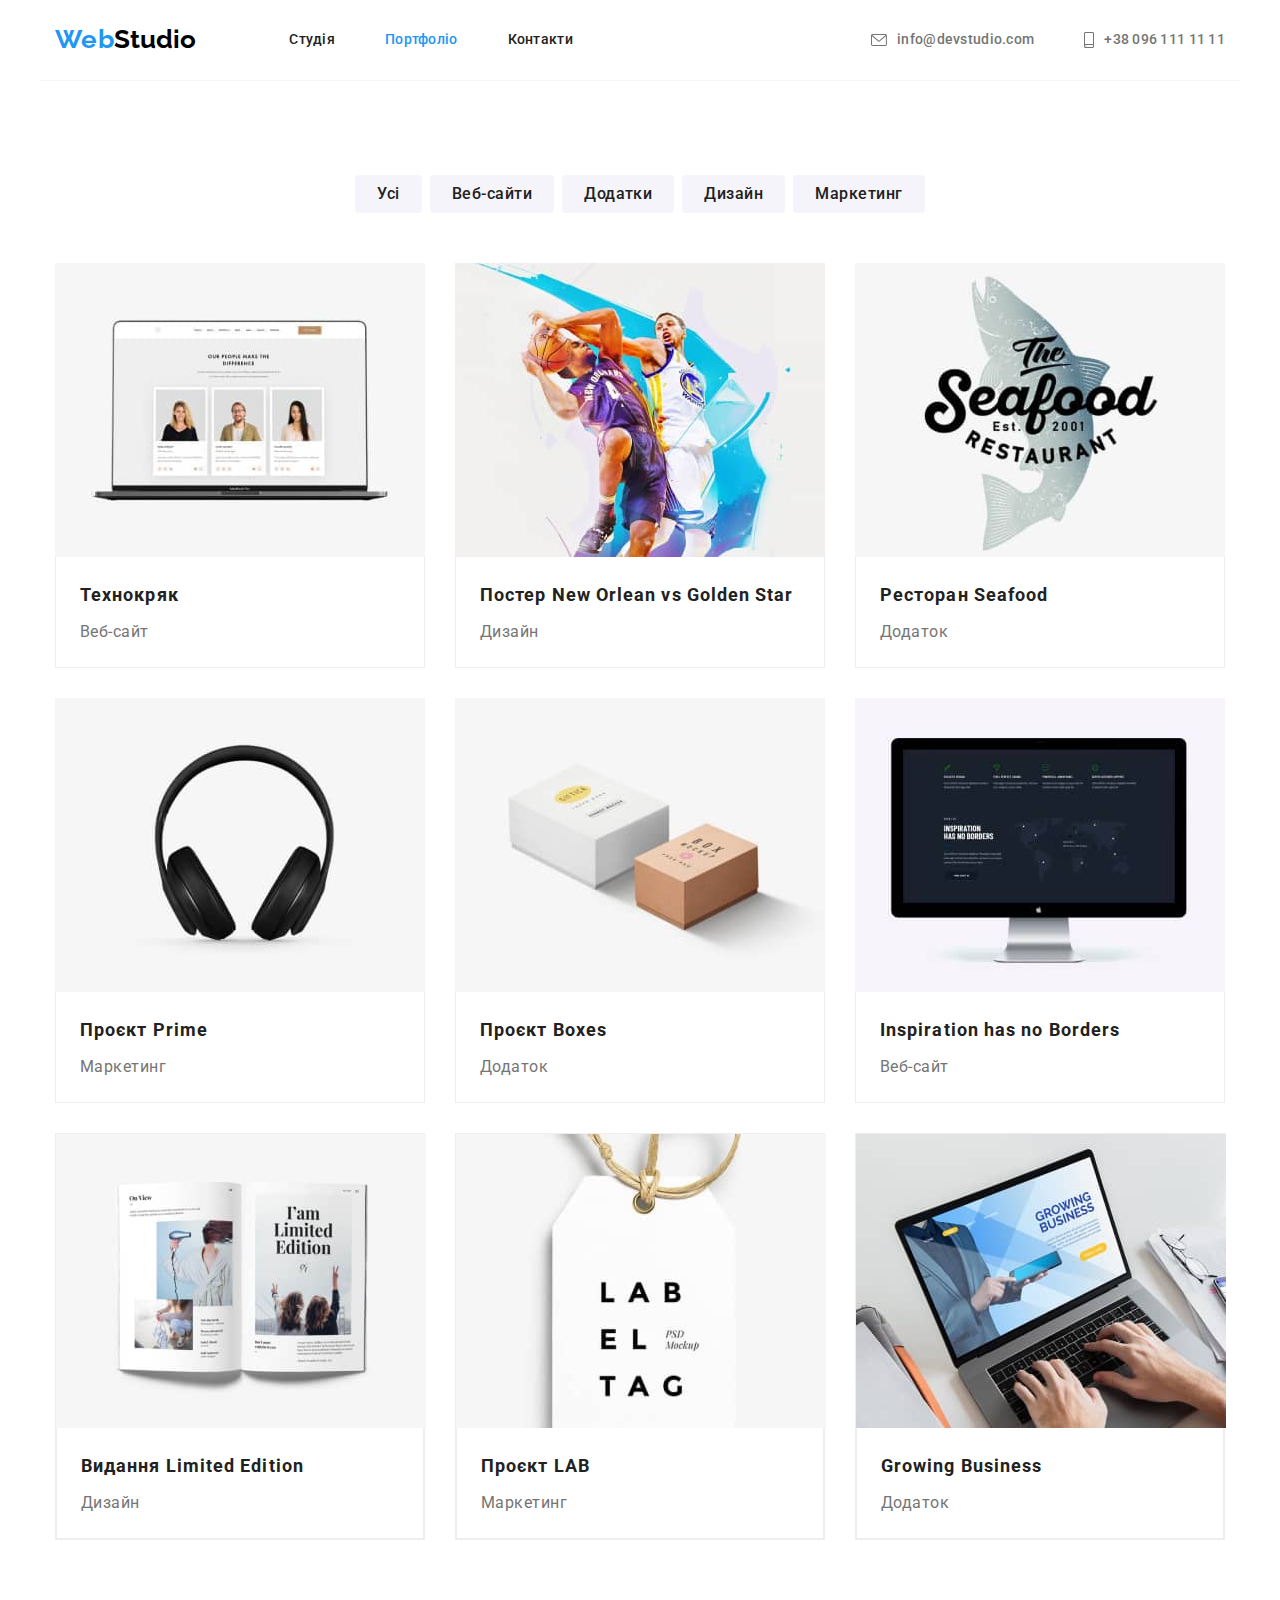
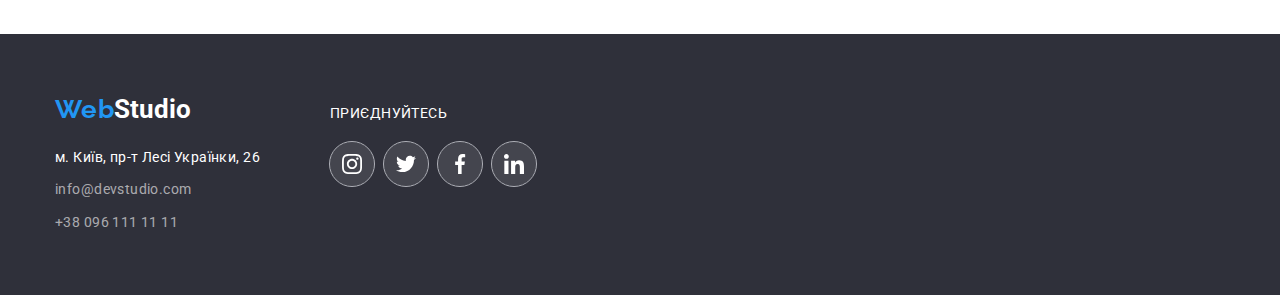
==== portfolio.html @ a4e1bb1e "stert" ====
<!DOCTYPE html>
<html lang="uk">
  <head>
    <meta charset="UTF-8" />
    <meta http-equiv="X-UA-Compatible" content="IE=edge" />
    <meta name="viewport" content="width=device-width, initial-scale=1.0" />
    <title>WebStudio</title>

    <link rel="preconnect" href="https://fonts.googleapis.com" />
    <link rel="preconnect" href="https://fonts.gstatic.com" crossorigin />
    <link rel="preconnect" href="https://fonts.googleapis.com" />
    <link rel="preconnect" href="https://fonts.gstatic.com" crossorigin />
    <link
      href="https://fonts.googleapis.com/css2?family=Raleway:wght@700&family=Roboto:wght@400;500;700;900&display=swap"
      rel="stylesheet"
    />
    <link rel="stylesheet" href="https://cdnjs.cloudflare.com/ajax/libs/modern-normalize/1.1.0/modern-normalize.min.css" />
    <link rel="stylesheet" href="./css/style.css" />
  </head>
  <body class="page">
    
    <!--HEADER-->

    <header class="header container">
      <div class="site-one">
            
            <a href="./index.html" class="logo-header"
              ><span class="color">Web</span>Studio</a
            >
            <nav class="navigation">
              <ul class="site-nav">
                <li class="item-nav item-navs"><a href="./index.html" class="link">Студія</a></li>
                <li class="item-nav">
                  <a href="./portfolio.html" class="link current">Портфоліо</a></li>
                  <li class="item-nav">
                    <a href="#" class="link">Контакти</a>
                  </li>
              </ul>
            </nav>
            <!-- CONTACT NAV -->
      <ul class="contact-nav">
        <li class="item-contact">
          <a class="item-link" href="mailto:info@devstudio.com">
          <svg class="icon-mail" width="16px"
          height="12px">
            <use href="./images/icomoon/symbol-defs.svg#icon-envelope">
            </use>
          </svg>
          info@devstudio.com</a>
        </li>

        <li class="item-contact">
          <a class="item-link" href="tel:+380961111111">
            <svg class="icon-phone" width="10px"
            height="16px">
             <use class="phone" href="./images/icomoon/symbol-defs.svg#icon-phone">
             </use>
            </svg>          
                      +38 096 111 11 11</a>
        </li>
      </ul>
      </div>
          </header>

    <main>
      <section class="section">
      <div class="container">
        <ul class="portfolio-names">
          <li class="portfolio-items">
            <button type="button" class="buttons pointer">Усі</button>
          </li>
          <li class="portfolio-items">
            <button type="button" class="buttons pointer">Веб-сайти</button>
          </li>
          <li class="portfolio-items">
            <button type="button" class="buttons pointer">Додатки</button>
          </li>
          <li class="portfolio-items">
            <button type="button" class="buttons pointer">Дизайн</button>
          </li>
          <li class="portfolio-items">
            <button type="button" class="buttons pointer">Маркетинг</button>
          </li>
        </ul>
      
        <!-- <h2>НАШІ ПОРТФОЛІО</h2> -->
        <ul class="portfolio-list">
          <li class="flex-element">
            <a class="flex-link" href="#">
              <img class="img-element"
                src="./images/img8.jpg"
                width="370"
                height="294"
                alt="Технокряк"
              />
              <div class="portfolio-link">
              <h3 class="portfolio-title">Технокряк</h3>
              <p class="portfolio-text">Веб-сайт</p>
            </div>
            </a>
          </li>
          <li class="flex-element">
            <a class="flex-link" href="#">
              <img class="img-element"
                src="./images/img9.jpg"
                width="370"
                height="294"
                alt="Постер New Orlean vs Golden Star"
              />
              <div class="portfolio-link">
              <h3 class="portfolio-title">Постер New Orlean vs Golden Star</h3>
              <p class="portfolio-text">Дизайн</p>
            </div>
            </a>
          </li>
          <li class="flex-element">
            <a class="flex-link" href="#">
              <img class="img-element"
                src="./images/img10.jpg"
                width="370"
                height="294"
                alt="Ресторан Seafood"
              />
              <div class="portfolio-link">
              <h3 class="portfolio-title">Ресторан Seafood</h3>
              <p class="portfolio-text">Додаток</p>
              </div>
            </a>
          </li>
          <li class="flex-element">
            <a class="flex-link" href="#">
              <img class="img-element"
                src="./images/img11.jpg"
                width="370"
                height="294"
                alt="Проєкт Prime"
              />
              <div class="portfolio-link">
              <h3 class="portfolio-title">Проєкт Prime</h3>
              <p class="portfolio-text">Маркетинг</p>
              </div>
            </a>
          </li>
          <li class="flex-element">
            <a class="flex-link" href="#">
              <img class="img-element"
                src="./images/img12.jpg"
                width="370"
                height="294"
                alt="Проєкт Boxes"
              />
              <div class="portfolio-link">
              <h3 class="portfolio-title">Проєкт Boxes</h3>
              <p class="portfolio-text">Додаток</p>
            </div>
            </a>
          </li>
          <li class="flex-element">
            <a class="flex-link" href="#">
              <img class="img-element"
                src="./images/img13.jpg"
                width="370"
                height="294"
                alt="Inspiration has no Borders"
              />
              <div class="portfolio-link">
              <h3 class="portfolio-title">Inspiration has no Borders</h3>
              <p class="portfolio-text">Веб-сайт</p>
              </div>
            </a>
          </li>
          <li class="flex-element">
            <a class="flex-link" href="#">
              <img class="img-element"
                src="./images/img14.jpg"
                width="370"
                height="294"
                alt="Видання Limited Edition"
              />
              <div class="portfolio-link">
              <h3 class="portfolio-title">Видання Limited Edition</h3>
              <p class="portfolio-text">Дизайн</p>
              </div>
            </a>
          </li>
          <li class="flex-element">
            <a class="flex-link" href="#">
              <img class="img-element"
                src="./images/img15.jpg"
                width="370"
                height="294"
                alt="Проєкт LAB"
              />
              <div class="portfolio-link">
              <h3 class="portfolio-title">Проєкт LAB</h3>
              <p class="portfolio-text">Маркетинг</p>
              </div>
            </a>
          </li>
          <li class="flex-element">
            <a class="flex-link" href="#">
              <img class="img-element"
                src="./images/img16.jpg"
                width="370"
                height="294"
                alt="Growing Business"
              />
              <div class="portfolio-link">
              <h3 class="portfolio-title">Growing Business</h3>
              <p class="portfolio-text">Додаток</p>
              </div>
            </a>
          </li>
        </ul>
      </div>
      </section>
    </main>
         <!-- Футер -->
         <footer class="footer-section">  
          <div class="icon-section container">    
       <div>
          <a href="./index.html" class="logo-footer"
            ><span class="color">Web</span>Studio</a
          >
         
          <address class="footer-adress">
            <ul class="title-adress">
              <li class="list-footer">
                <a
                  href="https://goo.gl/maps/WtSEbJCb35aDGTxF7"
                  class="adress-link"
                  target="_blank"
                  rel="noreferrer noopener nofollow"
                  >м. Київ, пр-т Лесі Українки, 26</a
                >
              </li>
              <li class="list-footer">
                <a href="mailto:info@devstudio.com" class="adress-link-contact"
                  >info@devstudio.com</a
                >
              </li>
              <li class="list-footer">
                <a href="tel:+380961111111" class="adress-link-contact"
                  >+38 096 111 11 11</a
                >
              </li>
            </ul>
          </address>
       </div>
            
            
            <!-- FOOTER SOCIAL ICON -->
             <div class="footer-icon-section">
              <p class="footer-text">приєднуйтесь</p>
              <ul class="footer-icon-title">
                <li class="list-icon"> 
                 <a class="footer-link-icon" href="#">
                 <svg class="svg-icon" width="20" hight="20">
                   <use href="./images/icomoon/symbol-defs.svg#icon-instagram">
            </use>           
                 </svg>
                 </a>
               </li>
               <li class="list-icon"> 
                 <a class="footer-link-icon" href="#">
                 <svg class="svg-icon" width="20" hight="20">
                   <use href="./images/icomoon/symbol-defs.svg#icon-twitter">
           </use>           
                 </svg>
                 </a>
                 </li>
                 <li class="list-icon"> 
                   <a class="footer-link-icon" href="#">
                 <svg class="svg-icon" width="20" hight="20">
                   <use href="./images/icomoon/symbol-defs.svg#icon-facebook">
           </use>           
                 </svg>
                   </a>
                 </li>
                 <li class="list-icon"> 
                   <a class="footer-link-icon" href="#">
                 <svg class="svg-icon" width="20" hight="20">
                   <use href="./images/icomoon/symbol-defs.svg#icon-link">
               </use>      
                   
                 </svg>  
                </a>           
                 </li>            
                 </ul>
             </div>
            </div> 
                     </footer>
  </body>
</html>
---- css/style.css ----
/* Цвет основного текста #212121*/
/*вторичный цвет 
#757575*/
/*белый цвет #FFFFFF*/
/*черный цвет #000000*/
/*акцент, логотип #2196F3*/
:root {
  --primary-text-color: #757575;
  --title-text-color: #212121;
  --accent-color: #2196f3;
  --logo-color: #000000;
  --whight-color: #ffffff;
  --button-primery-color: #f5f4fa;
  --button-secondary-color: #2196f3;
  --button-last-color: #188ce8;
  --hero-background-color: #2f303a;
  --direction-backgroundcolor: #f5f5f5;
  --team-section-background: #f5f4fa;
  --header-section-border: #ececec;
  --portfolio-card-border: #eeeeee;
  --icon-social-card: #afb1b8;
}
 /* * {
  outline: 2px solid tomato;
} */
ul, 
a {
  list-style: none;
  text-decoration: none;
}
ul,
p,
h1,
h2,
h3 {
  margin: 0px;
  padding: 0px;
}
.section {
  /* width: 1600px; */
  margin: 0 auto;
  padding-top: 94px;
  padding-bottom: 94px;
}
.page {
  font-family: "Roboto", sans-serif;
  color: var(--primary-text-color);
  background-color: var(--whight-color);
}

/* HEADER */
.header {
  border-bottom: 1px solid var(--direction-backgroundcolor);
}
.container {
  width: 1200px;
  margin: 0 auto;
  padding-left: 15px;
  padding-right: 15px;
}
.site-one {
  display: flex;
  align-items: center;
}
.logo-header {
  font-family: "Raleway", sans-serif;
  font-weight: 700;
  font-size: 26px;
  line-height: 1.2;
  text-decoration: none;
  color: var(--logo-color);
}

.color {
  font-family: "Raleway", sans-serif;
  font-weight: 700;
  font-size: 26px;
  line-height: 1.2;
  letter-spacing: 0.03em;
  color: var(--accent-color);
}
.navigation {
  margin-left: 93px;
}

/* Site nav */

.site-nav {
  display: flex;
}
.item-nav {
  margin-left: 50px;
}
.item-navs {
  margin-left: 0px;
}
.link.current {
  color: var(--accent-color);
}

.site-nav a {
  color: var(--title-text-color);
  font-weight: 500;
  font-size: 14px;
  line-height: 1.14;
  letter-spacing: 0.02em;
  text-decoration: none;

  margin-top: 0px;
  padding-top: 32px;
  padding-bottom: 32px;
  display: block;
}

.site-nav a:hover,
.site-nav a:focus {
  color: var(--accent-color);
}

/* CONTACT NAV  */

.contact-nav {
  display: flex;
  margin-left: auto;
}
.contact-nav .item-contact + .item-contact {
  margin-left: 50px;
}
.contact-nav a {
  color: var(--primary-text-color);
  font-weight: 500;
  font-size: 14px;
  line-height: 1.14;
  letter-spacing: 0.02em;
  text-decoration: none;

  padding-top: 32px;
  padding-bottom: 32px;
  display: block;
}
.item-contact {
  margin: 0 auto;
}
.contact-nav a:hover,
.contact-nav .item-link {
  display: flex;
  align-items: center;
}
.icon-mail {
  fill: var(--primary-text-color);
  margin-right: 10px;
}

.icon-phone {
  fill: var(--primary-text-color);
  margin-right: 10px;
}


  .item-link:hover .icon-phone, .item-link:focus .icon-phone {
     fill: var(--button-secondary-color);
    }
    
.item-link:focus .icon-mail, .item-link:hover .icon-mail {
    fill: var(--button-secondary-color);
    }
    .icon-mail:focus {
      fill: var(--button-secondary-color);
      }

    .contact-nav a:hover,
    .contact-nav a:focus {
      color: var(--accent-color);
          }
/* HERO */

.hero {
  /* width: 1600px;
  height: 600px; */
  background-color: var(--hero-background-color);

  padding: 200px 0;
  text-align: center;
  margin: 0 auto;  
}
.bgc {
  width: 1600px;
  height: 600px;
  margin-left: auto;
  margin-right: auto;
  background-color: var(--hero-background-color);
  background-image: linear-gradient(
      to right,
      rgba(47, 48, 58, 0.4),
      rgba(47, 48, 58, 0.4)
    ),
    url(../images/Img.jpg);
  background-size: contain;
  background-position: center;
  background-repeat: no-repeat;
}


.hero-title {
  font-weight: 900;
  font-size: 44px;
  line-height: 1.36;
  letter-spacing: 0.06em;
  text-transform: uppercase;
  color: var(--whight-color);

  margin-top: 0px;
  margin-bottom: 30px;
}

/* HERO BUTTON */

.hero-button {
  font-weight: 700;
  font-size: 16px;
  line-height: 1.88;
  letter-spacing: 0.06em;
  color: var(--whight-color);
  border: none;
  border-radius: 4px;
  background-color: var(--accent-color);

  padding: 10px 32px;
}
.hero-button:hover,
.hero-button:focus {
  background-color: var(--button-last-color);
}
.pointer {
  cursor: pointer;
}

/* НАШІ ПЕРЕВАГИ*/

.feature-list {
 
  display: flex;
}
.title-list {
  font-weight: 700px;
  font-size: 14px;
  line-height: 1.14;
  letter-spacing: 0.03em;
  color: var(--title-text-color);
}
.text-list {
  font-size: 14px;
  line-height: 1.71;
  letter-spacing: 0.03em;
  color: var(--primary-text-color);

  margin-top: 10px;
  margin-bottom: 0px;
}
.feature-list .list:last-child {
  margin-right: 0;
}
.feature-icon { 
  width: 270px;
  height: 120px;
  background-color: var(--team-section-background);
  display: flex;
  justify-content: center;
  align-items: center;
  margin-bottom: 30px;
}
.feature-card {
    width: 70px; 
    height: 70px;
}
.list {
  margin-right: 30px;
}
/* ЧИМ МИ ЗАЙМАЄМОСЬ */

.work {
  padding-top: 0px;
}
.work-title {
  font-weight: 700px;
  font-size: 36px;
  line-height: 1.16;
  letter-spacing: 0.03em;
  color: var(--title-text-color);

  text-align: center;
  margin-bottom: 50px;
}

.work-list .work-item:first-child {
  margin-left: 0;
}

/* ul меню списка */
.work-list {
  display: flex;
}
.work-img {
  display: block;
}

/* li наименование в списке */
.work-item {
  margin-left: 30px;
}

/* НАША КОМАНДА */

.comand {
  background-color: var(--team-section-background);
}
.comand-title {
  font-weight: 700;
  font-size: 36px;
  line-height: 1.17;
  letter-spacing: 0.03em;
  text-align: center;
  color: var(--title-text-color);

  margin-bottom: 50px;
}
/* comand ul  меню списка */
.comand-list {
  display: flex;
}
.comand-icon .list-icon:last-child {
  margin-right: 0;
}


.comand-item {
  background-color: var(--whight-color);
  margin-left: 30px;
  box-shadow: 0px 1px 3px rgba(0, 0, 0, 0.12), 0px 1px 1px rgba(0, 0, 0, 0.14),
    0px 2px 1px rgba(0, 0, 0, 0.2);
  border-radius: 0px 0px 4px 4px;
}
/* img класс */
.comand-img {
  display: block;
}
.comand-text {
  font-size: 16px;
  line-height: 1.19;
  letter-spacing: 0.03em;
  text-align: center;
  color: var(--title-text-color);

  margin-bottom: 10px;
}
.paragraph-inline {
  padding-top: 30px;
  padding-bottom: 30px;
}
.comand-paragraph {
  font-size: 16px;
  line-height: 1.19;
  letter-spacing: 0.03em;
  text-align: center;
  margin-bottom: 16px;
}
.comand-icon .list-icon:last-child {
  margin-left: 0px;
}
/* ICONS НАША КОМАНДА */

.comand-icon {
  display: flex;
  justify-content: center;
}

.list-icon {
  margin-right: 10px;
}
.link-icon {
  width: 44px;
  height: 44px;
  display: flex;
  align-items: center; 
  justify-content: center;
  border-radius: 50%;  
  padding: 12px;
  fill: var(--icon-social-card);
}
.link-icon:hover .svg-icon, .link-icon:focus .svg-icon{
fill: var(--whight-color);
}
.link-icon:hover, .link-icon:focus {
  background-color: var(--accent-color);
}

.svg-icon {
  width: 20px;
  height: 20px;
}

/* ICONS ПОСТІЙНІ КЛІЕНТИ */
.client-title {
  display: flex;
  justify-content: center;
  align-items: center;
  list-style: none;
}
.client-list {
   

  margin-right: 30px;
}
.svgk-icon {  
  width: 106px;
  height: 60px;    
}
.client-link {
  width: 170px;
  height: 92px;
  display: flex;
  align-items: center;
  justify-content: center;
  outline: 1px solid #afb1b8;
  border-radius: 4px;
   fill: var(--icon-social-card);  
}

.client-title .client-list:last-child {
  margin-right: 0;
}
.client-link:hover .svgk-icon, .client-link:focus .svgk-icon {
  fill: var(--button-secondary-color);
  }
.client-link:hover, .client-link:focus {
  outline: 1px solid var(--button-secondary-color);
  border-radius: 4px;
}

/* PORTFOLIO */
/* portfolio BUTTONS */
.portfolio-names {
  margin-bottom: 50px;
  display: flex;
  align-items: center;
  justify-content: center;
}

.buttons {
  font-weight: 500;
  font-size: 16px;
  line-height: 1.63;
  letter-spacing: 0.03em;
  border-radius: 4px;
  text-align: center;
  color: var(--title-text-color);
  border: none;
  background-color: var(--team-section-background);

  padding: 6px 22px;
}
.buttons:hover,
.buttons:focus {
  color: var(--whight-color);
  box-shadow: 0px 3px 1px rgba(0, 0, 0, 0.1), 0px 1px 2px rgba(0, 0, 0, 0.08),
    0px 2px 2px rgba(0, 0, 0, 0.12);
  background-color: var(--button-secondary-color);
}

.portfolio-list {
  display: flex;
  flex-wrap: wrap;
}
.portfolio-items {
  margin-right: 8px;
}
.portfolio-names .portfolio-items:last-child {
  margin-right: 0px;
}

/* FLEX CoNTAINER */
.flex-container {
  display: flex;
  flex-wrap: wrap;
}

.flex-element {
  width: 370px;
  margin-right: 30px;
  margin-bottom: 30px;
}
.flex-element:nth-child(3n) {
  margin-right: 0;
}
.flex-element:nth-last-child(-n + 3) {
  margin-bottom: 0;
  border: 1px solid var(--portfolio-card-border);
}
.flex-link {
  display: block;
}
.flex-link:hover, .flex-link:focus {
  box-shadow: 0px 1px 1px rgba(0, 0, 0, 0.12), 0px 4px 4px rgba(0, 0, 0, 0.06), 1px 4px 6px rgba(0, 0, 0, 0.16);
}


.img-element {
  display: block;
}
.portfolio-link {
  padding: 20px 24px;
  border-left: 1px solid var(--portfolio-card-border);
  border-right: 1px solid var(--portfolio-card-border);
  border-bottom: 1px solid var(--portfolio-card-border);
}
.portfolio-title {
  font-size: 18px;
  line-height: 2;
  text-align: Left;
  vertical-align: top;
  letter-spacing: 0.06em;
  color: var(--title-text-color);

  margin-bottom: 4px;
}
.portfolio-text {
  font-size: 16px;
  line-height: 1.88;
  text-align: Left;
  vertical-align: top;
  letter-spacing: 0.03em;
  color: var(--primary-text-color);
}

/* footer section */
.footer-section {
  padding-top: 60px;
  padding-bottom: 60px;
  background-color: var(--hero-background-color);
}
.logo-footer .color {
  font-family: "Raleway", sans-serif;
  font-weight: 700;
  font-size: 26px;
  line-height: 1.2;
  letter-spacing: 0.03em;
  color: var(--accent-color);
}
.logo-footer {
  font-weight: 700;
  font-size: 26px;
  line-height: 1.2;
  text-decoration: none;
  color: var(--whight-color);
}
.footer-adress {
  margin-top: 20px;
}
.adress-link {
  color: var(--whight-color);
  font-style: normal;
  font-size: 14px;
  line-height: 1.71;
  letter-spacing: 0.03em;
  text-decoration: none;
}
.adress-link:hover,
.adress-link:focus {
  color: var(--accent-color);
}
.adress-link-contact {
  font-style: normal;
  font-size: 14px;
  line-height: 1.71;
  letter-spacing: 0.03em;
  color: rgba(255, 255, 255, 0.6);
  text-decoration: none;
  width: 231px;
  height: 81px;
}
.adress-link-contact:hover,
.adress-link-contact:focus {
  color: var(--accent-color);
}

.list-footer {
  margin-bottom: 9px;
}

.title-adress .list-footer:last-child {
  margin-bottom: 0;
}

/* FOOTER SOCIAL ICON */
.footer-text {
  width: 700px;
  font-size: 14px;
  line-height: 1.14;
  letter-spacing: 0.03em;
  text-transform: uppercase;
  color: var(--whight-color);

  margin-bottom: 20px;
}

.footer-icon-section {
    margin-left: 70px;
     }


.footer-icon-title .list-icon:last-child {
  margin-right: 0px;
}

.icon-section {
  display: flex;
  align-items: baseline;
}
.footer-icon-title {
  display: flex;
}
.footer-link-icon {
  width: 44px;
  height: 44px;
  display: flex;
  align-items: center;
  justify-content: center;
  outline: 1px solid #afb1b8;
  border-radius: 50%; 
  
   fill: var(--whight-color);  
  background: rgba(255, 255, 255, 0.1);}

  .footer-link-icon:hover, .footer-link-icon:focus {
    background-color: var(--accent-color);
  }
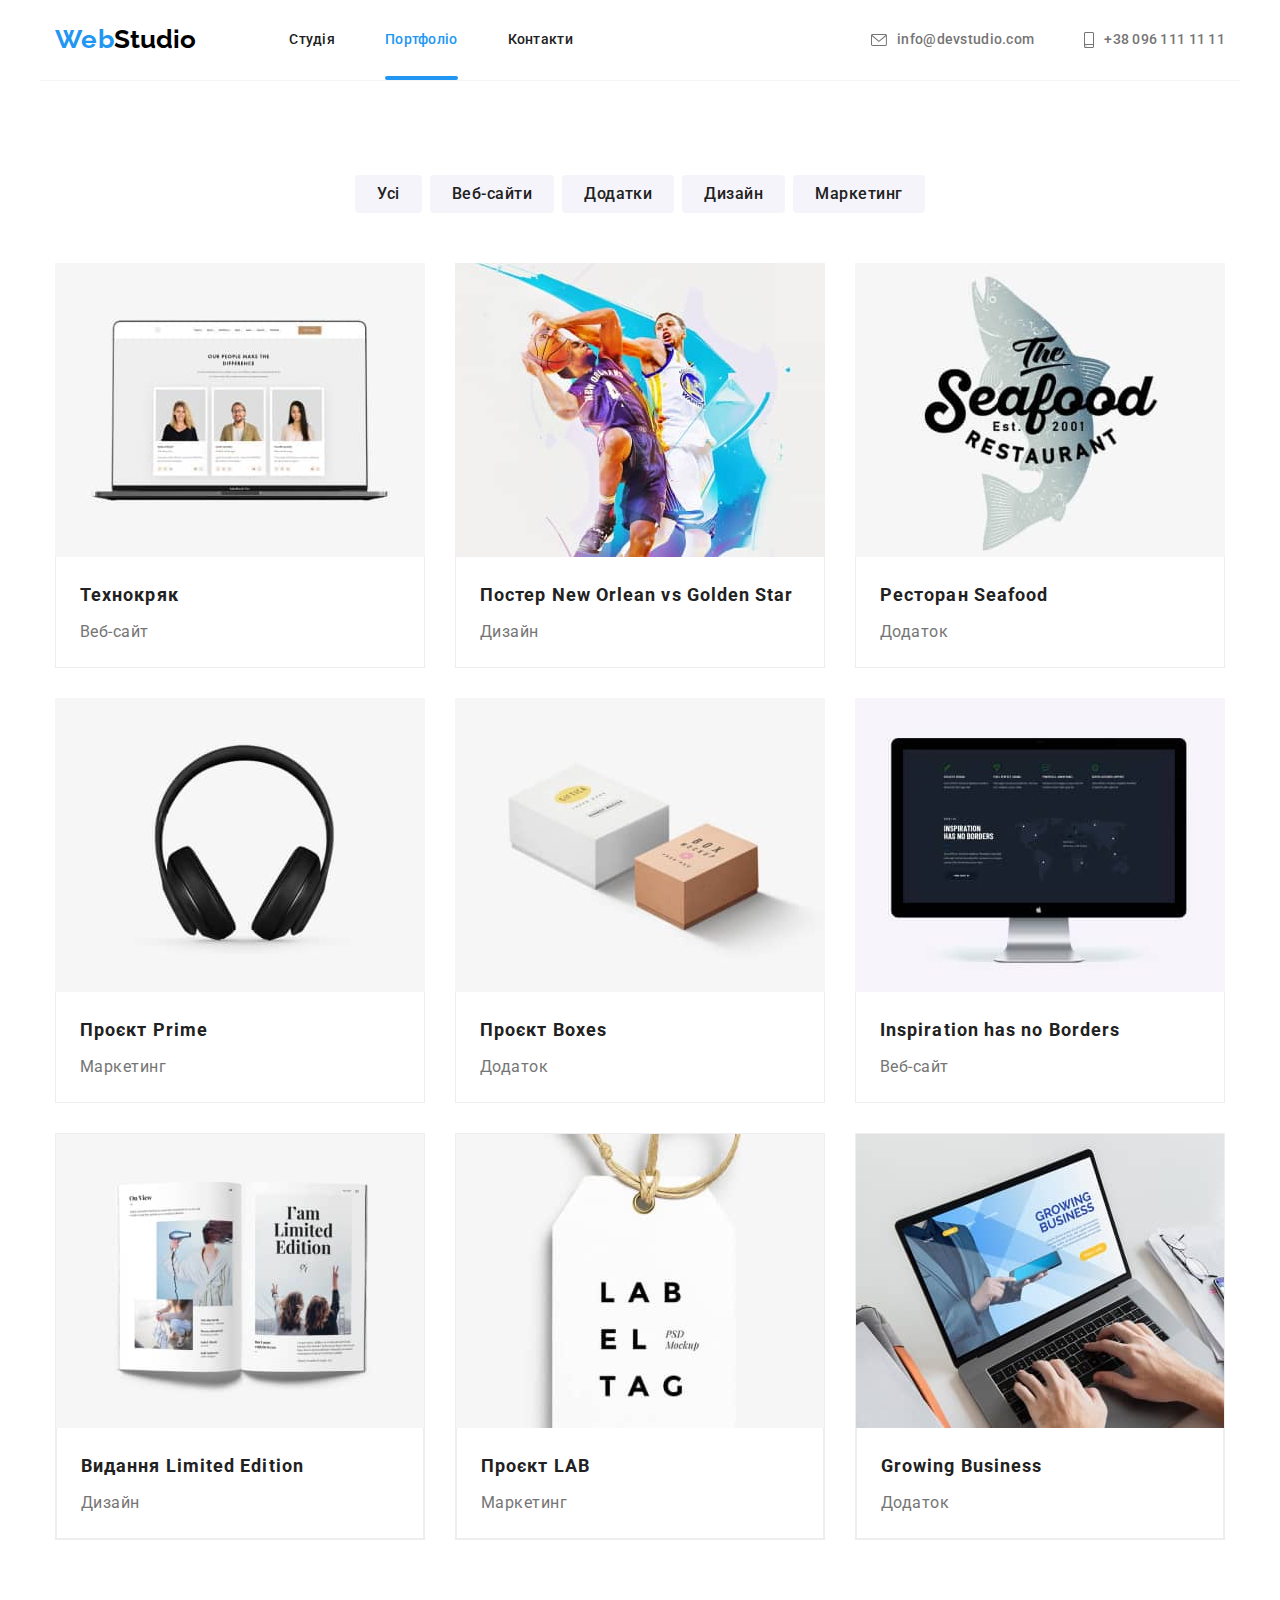
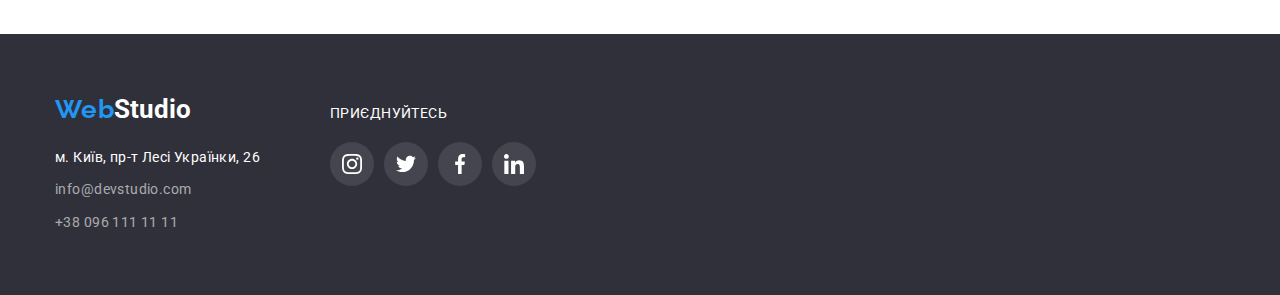
==== commit eafc428c: "play js" ====
--- a/portfolio.html
+++ b/portfolio.html
@@ -85,28 +85,48 @@
       
         <!-- <h2>НАШІ ПОРТФОЛІО</h2> -->
         <ul class="portfolio-list">
-          <li class="flex-element">
-            <a class="flex-link" href="#">
+          
+          <li class="flex-element">
+            
+            <a class="flex-link" href="#">
+              <div class="hub"> 
               <img class="img-element"
                 src="./images/img8.jpg"
                 width="370"
                 height="294"
-                alt="Технокряк"
-              />
+                alt="Технокряк" 
+              />
+              
+              <p class="text-action">Ресурс пропонує комплексні пропозиції
+                з різним рівнем функціоналу та сервісів. 
+                Все це дозволить відвідувачу отримати 
+                вичерпні відомості про компанію 
+                чи приватну особу.</p> 
+              
+              </div>
               <div class="portfolio-link">
               <h3 class="portfolio-title">Технокряк</h3>
               <p class="portfolio-text">Веб-сайт</p>
             </div>
             </a>
           </li>
-          <li class="flex-element">
-            <a class="flex-link" href="#">
+          
+        
+          <li class="flex-element">
+            <a class="flex-link" href="#">
+              <div class="hub"> 
               <img class="img-element"
                 src="./images/img9.jpg"
                 width="370"
                 height="294"
                 alt="Постер New Orlean vs Golden Star"
               />
+              <p class="text-action">Ресурс пропонує комплексні пропозиції
+                з різним рівнем функціоналу та сервісів. 
+                Все це дозволить відвідувачу отримати 
+                вичерпні відомості про компанію 
+                чи приватну особу.</p> 
+              </div>
               <div class="portfolio-link">
               <h3 class="portfolio-title">Постер New Orlean vs Golden Star</h3>
               <p class="portfolio-text">Дизайн</p>
@@ -115,12 +135,19 @@
           </li>
           <li class="flex-element">
             <a class="flex-link" href="#">
+              <div class="hub"> 
               <img class="img-element"
                 src="./images/img10.jpg"
                 width="370"
                 height="294"
                 alt="Ресторан Seafood"
               />
+              <p class="text-action">Ресурс пропонує комплексні пропозиції
+                з різним рівнем функціоналу та сервісів. 
+                Все це дозволить відвідувачу отримати 
+                вичерпні відомості про компанію 
+                чи приватну особу.</p> 
+              </div>
               <div class="portfolio-link">
               <h3 class="portfolio-title">Ресторан Seafood</h3>
               <p class="portfolio-text">Додаток</p>
@@ -129,12 +156,19 @@
           </li>
           <li class="flex-element">
             <a class="flex-link" href="#">
+              <div class="hub"> 
               <img class="img-element"
                 src="./images/img11.jpg"
                 width="370"
                 height="294"
                 alt="Проєкт Prime"
               />
+              <p class="text-action">Ресурс пропонує комплексні пропозиції
+                з різним рівнем функціоналу та сервісів. 
+                Все це дозволить відвідувачу отримати 
+                вичерпні відомості про компанію 
+                чи приватну особу.</p> 
+              </div>
               <div class="portfolio-link">
               <h3 class="portfolio-title">Проєкт Prime</h3>
               <p class="portfolio-text">Маркетинг</p>
@@ -143,12 +177,19 @@
           </li>
           <li class="flex-element">
             <a class="flex-link" href="#">
+              <div class="hub"> 
               <img class="img-element"
                 src="./images/img12.jpg"
                 width="370"
                 height="294"
                 alt="Проєкт Boxes"
               />
+              <p class="text-action">Ресурс пропонує комплексні пропозиції
+                з різним рівнем функціоналу та сервісів. 
+                Все це дозволить відвідувачу отримати 
+                вичерпні відомості про компанію 
+                чи приватну особу.</p> 
+              </div>
               <div class="portfolio-link">
               <h3 class="portfolio-title">Проєкт Boxes</h3>
               <p class="portfolio-text">Додаток</p>
@@ -157,12 +198,19 @@
           </li>
           <li class="flex-element">
             <a class="flex-link" href="#">
+              <div class="hub"> 
               <img class="img-element"
                 src="./images/img13.jpg"
                 width="370"
                 height="294"
                 alt="Inspiration has no Borders"
               />
+              <p class="text-action">Ресурс пропонує комплексні пропозиції
+                з різним рівнем функціоналу та сервісів. 
+                Все це дозволить відвідувачу отримати 
+                вичерпні відомості про компанію 
+                чи приватну особу.</p> 
+              </div>
               <div class="portfolio-link">
               <h3 class="portfolio-title">Inspiration has no Borders</h3>
               <p class="portfolio-text">Веб-сайт</p>
@@ -171,12 +219,19 @@
           </li>
           <li class="flex-element">
             <a class="flex-link" href="#">
+              <div class="hub"> 
               <img class="img-element"
                 src="./images/img14.jpg"
                 width="370"
                 height="294"
                 alt="Видання Limited Edition"
               />
+              <p class="text-action">Ресурс пропонує комплексні пропозиції
+                з різним рівнем функціоналу та сервісів. 
+                Все це дозволить відвідувачу отримати 
+                вичерпні відомості про компанію 
+                чи приватну особу.</p> 
+              </div>
               <div class="portfolio-link">
               <h3 class="portfolio-title">Видання Limited Edition</h3>
               <p class="portfolio-text">Дизайн</p>
@@ -185,12 +240,19 @@
           </li>
           <li class="flex-element">
             <a class="flex-link" href="#">
+              <div class="hub"> 
               <img class="img-element"
                 src="./images/img15.jpg"
                 width="370"
                 height="294"
                 alt="Проєкт LAB"
               />
+              <p class="text-action">Ресурс пропонує комплексні пропозиції
+                з різним рівнем функціоналу та сервісів. 
+                Все це дозволить відвідувачу отримати 
+                вичерпні відомості про компанію 
+                чи приватну особу.</p> 
+              </div>
               <div class="portfolio-link">
               <h3 class="portfolio-title">Проєкт LAB</h3>
               <p class="portfolio-text">Маркетинг</p>
@@ -199,12 +261,19 @@
           </li>
           <li class="flex-element">
             <a class="flex-link" href="#">
+              <div class="hub"> 
               <img class="img-element"
                 src="./images/img16.jpg"
                 width="370"
                 height="294"
                 alt="Growing Business"
               />
+              <p class="text-action">Ресурс пропонує комплексні пропозиції
+                з різним рівнем функціоналу та сервісів. 
+                Все це дозволить відвідувачу отримати 
+                вичерпні відомості про компанію 
+                чи приватну особу.</p> 
+              </div>
               <div class="portfolio-link">
               <h3 class="portfolio-title">Growing Business</h3>
               <p class="portfolio-text">Додаток</p>
--- a/css/style.css
+++ b/css/style.css
@@ -19,6 +19,7 @@
   --header-section-border: #ececec;
   --portfolio-card-border: #eeeeee;
   --icon-social-card: #afb1b8;
+  --timing-function: cubic-bezier(0.4, 0, 0.2, 1);
 }
  /* * {
   outline: 2px solid tomato;
@@ -96,26 +97,48 @@
 }
 .link.current {
   color: var(--accent-color);
+
 }
 
 .site-nav a {
+  position: relative;
+    
   color: var(--title-text-color);
   font-weight: 500;
   font-size: 14px;
   line-height: 1.14;
   letter-spacing: 0.02em;
   text-decoration: none;
-
+ 
   margin-top: 0px;
   padding-top: 32px;
   padding-bottom: 32px;
   display: block;
+
+  
+  transition-duration: 250ms;
+  transition-timing-function: cubic-bezier(0.4, 0, 0.2, 1)
 }
 
 .site-nav a:hover,
 .site-nav a:focus {
   color: var(--accent-color);
 }
+.link.current:after {
+  content: '';
+  display: block;
+  width: 100%;
+  height: 4px;
+    border-radius: 2px;
+background: var(--accent-color);
+
+position: absolute;
+/* opacity: 0; */
+bottom: 0px;
+    }
+    /* .link.current:hover::after {
+      opacity: 1;
+    } */
 
 /* CONTACT NAV  */
 
@@ -137,6 +160,9 @@
   padding-top: 32px;
   padding-bottom: 32px;
   display: block;
+
+  transition-duration: 250ms;
+  transition-timing-function: cubic-bezier(0.4, 0, 0.2, 1)
 }
 .item-contact {
   margin: 0 auto;
@@ -159,7 +185,7 @@
 
   .item-link:hover .icon-phone, .item-link:focus .icon-phone {
      fill: var(--button-secondary-color);
-    }
+         }
     
 .item-link:focus .icon-mail, .item-link:hover .icon-mail {
     fill: var(--button-secondary-color);
@@ -226,6 +252,9 @@
   background-color: var(--accent-color);
 
   padding: 10px 32px;
+
+  transition-duration: 250ms;
+  transition-timing-function: cubic-bezier(0.4, 0, 0.2, 1)
 }
 .hero-button:hover,
 .hero-button:focus {
@@ -306,9 +335,28 @@
 
 /* li наименование в списке */
 .work-item {
-  margin-left: 30px;
-}
-
+  margin-right: 30px;
+}
+.thub {
+  position: relative;
+}
+
+.lable {
+  width: 370px;
+  position: absolute;
+  bottom: 0px;
+  left: 0px;
+  padding: 27px 0px;
+
+  font-size: 14px;
+  line-height: 1.14;
+  text-align: center;
+letter-spacing: 0.03em;
+text-transform: uppercase;
+
+color: var(--whight-color);
+background-color: rgba(47, 48, 58, 0.8);
+}
 /* НАША КОМАНДА */
 
 .comand {
@@ -339,7 +387,7 @@
   box-shadow: 0px 1px 3px rgba(0, 0, 0, 0.12), 0px 1px 1px rgba(0, 0, 0, 0.14),
     0px 2px 1px rgba(0, 0, 0, 0.2);
   border-radius: 0px 0px 4px 4px;
-}
+  }
 /* img класс */
 .comand-img {
   display: block;
@@ -384,8 +432,10 @@
   align-items: center; 
   justify-content: center;
   border-radius: 50%;  
-  padding: 12px;
-  fill: var(--icon-social-card);
+    fill: var(--icon-social-card);
+
+    transition-duration: 250ms;
+  transition-timing-function: cubic-bezier(0.4, 0, 0.2, 1)
 }
 .link-icon:hover .svg-icon, .link-icon:focus .svg-icon{
 fill: var(--whight-color);
@@ -397,6 +447,8 @@
 .svg-icon {
   width: 20px;
   height: 20px;
+  transition-duration: 250ms;
+  transition-timing-function: cubic-bezier(0.4, 0, 0.2, 1)
 }
 
 /* ICONS ПОСТІЙНІ КЛІЕНТИ */
@@ -413,7 +465,10 @@
 }
 .svgk-icon {  
   width: 106px;
-  height: 60px;    
+  height: 60px;  
+  
+  transition-duration: 250ms;
+  transition-timing-function: cubic-bezier(0.4, 0, 0.2, 1)
 }
 .client-link {
   width: 170px;
@@ -424,6 +479,9 @@
   outline: 1px solid #afb1b8;
   border-radius: 4px;
    fill: var(--icon-social-card);  
+
+   transition-duration: 250ms;
+  transition-timing-function: cubic-bezier(0.4, 0, 0.2, 1)
 }
 
 .client-title .client-list:last-child {
@@ -458,7 +516,11 @@
   background-color: var(--team-section-background);
 
   padding: 6px 22px;
-}
+
+  transition-duration: 250ms;
+  transition-timing-function: cubic-bezier(0.4, 0, 0.2, 1)
+
+ }
 .buttons:hover,
 .buttons:focus {
   color: var(--whight-color);
@@ -488,7 +550,8 @@
   width: 370px;
   margin-right: 30px;
   margin-bottom: 30px;
-}
+  
+  }
 .flex-element:nth-child(3n) {
   margin-right: 0;
 }
@@ -498,12 +561,67 @@
 }
 .flex-link {
   display: block;
+  transition-duration: 250ms;
+  transition-timing-function: cubic-bezier(0.4, 0, 0.2, 1);
+  
 }
 .flex-link:hover, .flex-link:focus {
   box-shadow: 0px 1px 1px rgba(0, 0, 0, 0.12), 0px 4px 4px rgba(0, 0, 0, 0.06), 1px 4px 6px rgba(0, 0, 0, 0.16);
 }
 
-
+/* Портфолио bgc анимация */
+.hub {
+  position: relative;
+  overflow: hidden;
+}
+
+.hub::before {
+  content: '';
+  display: inline-block;
+  position: absolute;
+  top: 0px;
+  left: 0px;
+  width: 100%;
+  height: 100%;
+  background: rgba(33, 150, 243, 0.9);
+  transform: translateY(100%);
+  transition: transform 250ms cubic-bezier(0.4, 0, 0.2, 1);
+}
+.flex-link:hover .hub::before {
+  transform: translateY(0);
+}
+
+.text-action {
+position: absolute;
+
+font-weight: 400;
+font-size: 18px;
+line-height: 1.56;
+letter-spacing: 0.03em;
+color: var(--whight-color);
+
+width: 100%;
+height: 100%;
+bottom: 0px;
+left: 0;
+padding: 63px 24px;
+transform: translateY(100%);
+
+}
+.flex-link:hover .text-action {
+  display: inline-block;
+  transform: translateY(0%);
+  transition: transform 250ms cubic-bezier(0.4, 0, 0.2, 1); 
+}
+/* .text-action::before {
+  content: '';
+  display: inline-block;
+  transform: translateY(100%);
+  transition: transform 250ms cubic-bezier(0.4, 0, 0.2, 1); 
+}
+.hub:hover .text-action::before {
+  transform: translateY(0);
+} */
 .img-element {
   display: block;
 }
@@ -563,6 +681,9 @@
   line-height: 1.71;
   letter-spacing: 0.03em;
   text-decoration: none;
+
+  transition-duration: 250ms;
+  transition-timing-function: cubic-bezier(0.4, 0, 0.2, 1)
 }
 .adress-link:hover,
 .adress-link:focus {
@@ -577,6 +698,9 @@
   text-decoration: none;
   width: 231px;
   height: 81px;
+  
+  transition-duration: 250ms;
+  transition-timing-function: cubic-bezier(0.4, 0, 0.2, 1)
 }
 .adress-link-contact:hover,
 .adress-link-contact:focus {
@@ -593,8 +717,7 @@
 
 /* FOOTER SOCIAL ICON */
 .footer-text {
-  width: 700px;
-  font-size: 14px;
+   font-size: 14px;
   line-height: 1.14;
   letter-spacing: 0.03em;
   text-transform: uppercase;
@@ -625,11 +748,14 @@
   display: flex;
   align-items: center;
   justify-content: center;
-  outline: 1px solid #afb1b8;
-  border-radius: 50%; 
+   border-radius: 50%; 
   
    fill: var(--whight-color);  
-  background: rgba(255, 255, 255, 0.1);}
+  background: rgba(255, 255, 255, 0.1);
+
+  transition-duration: 250ms;
+  transition-timing-function: cubic-bezier(0.4, 0, 0.2, 1)
+}
 
   .footer-link-icon:hover, .footer-link-icon:focus {
     background-color: var(--accent-color);
